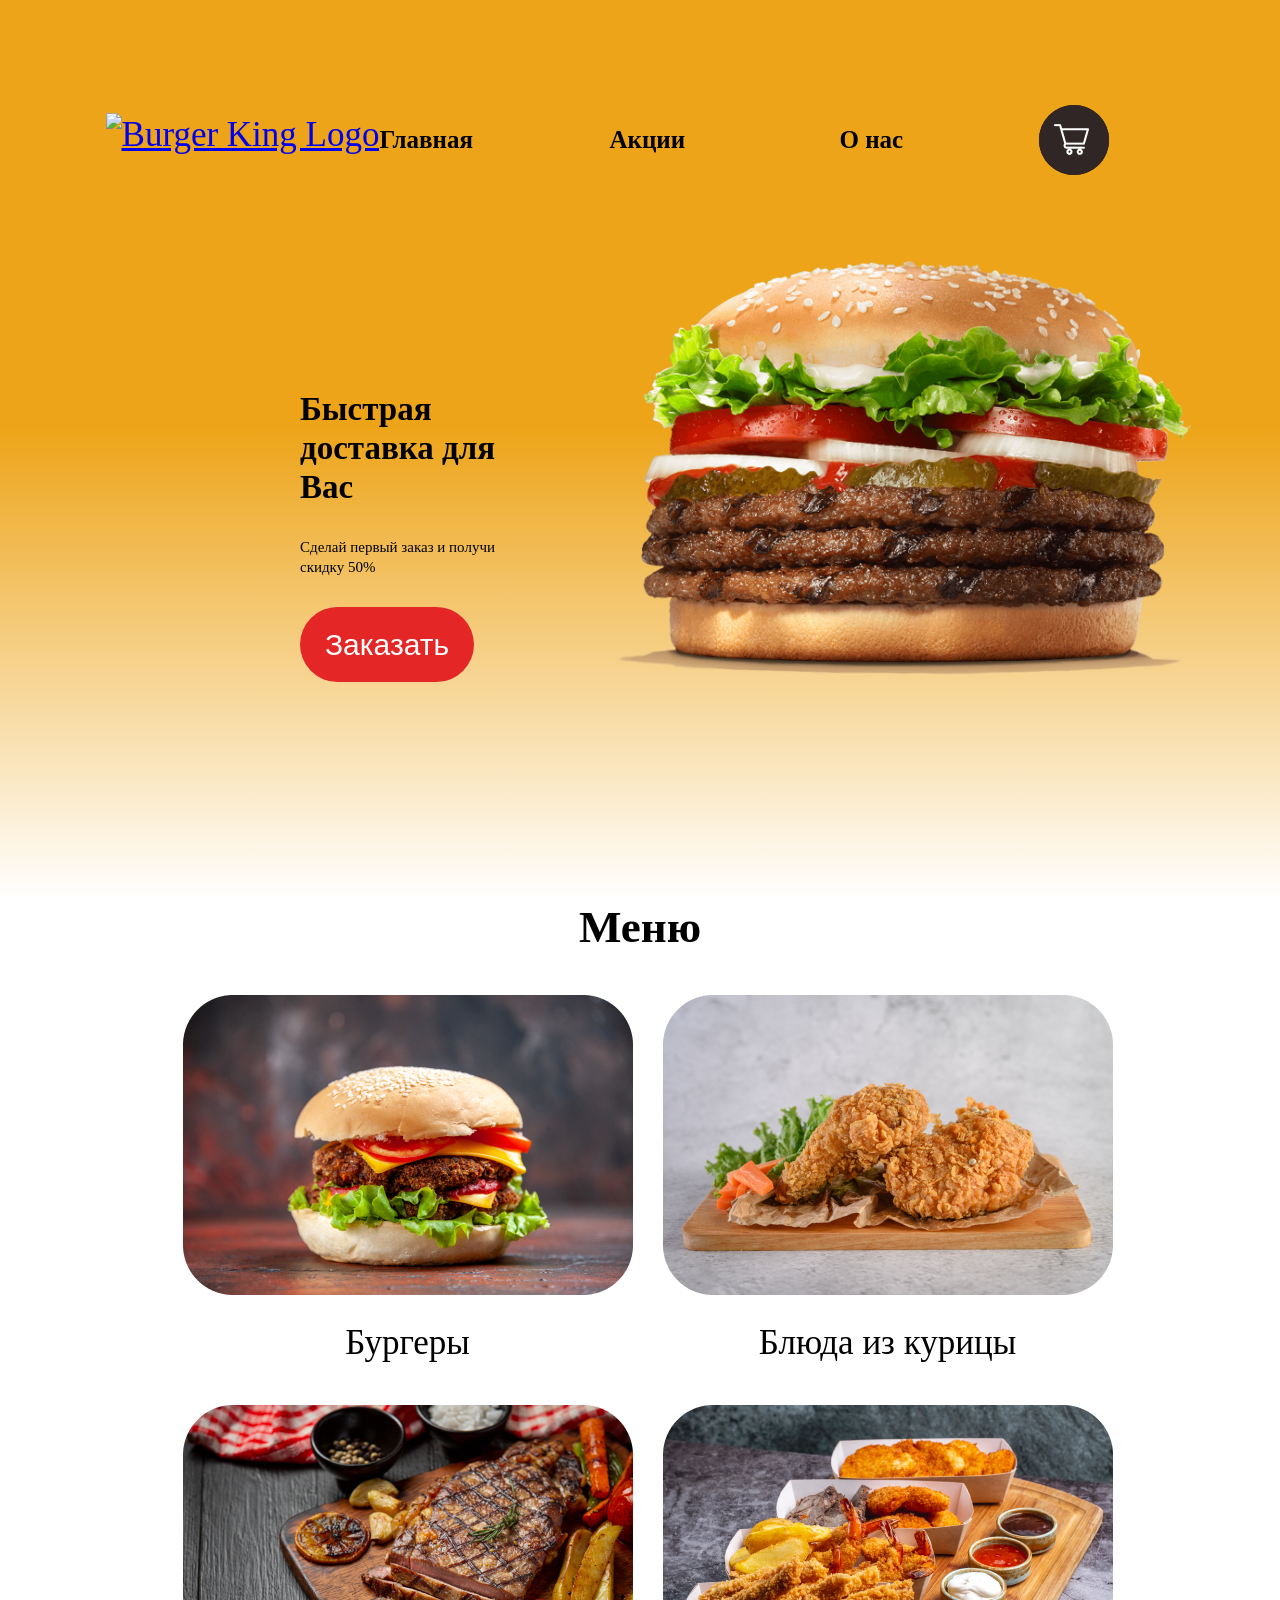
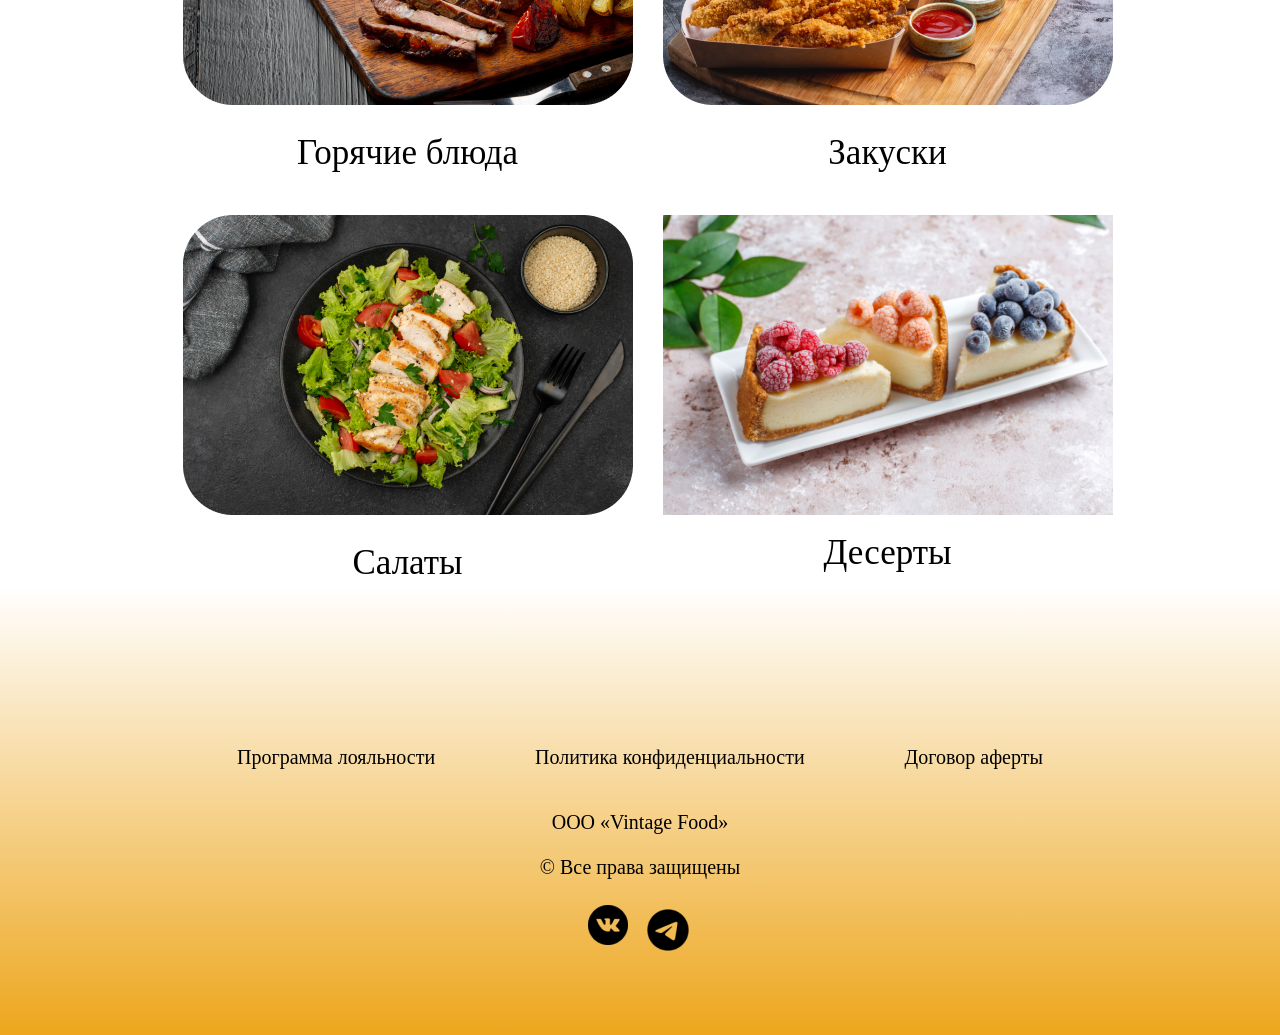
==== burger-king/index.html @ 754333c3 "commit07032026" ====
<!DOCTYPE html>
<html lang="en">
<head>
    <meta charset="UTF-8">
    <meta name="viewport" content="width=device-width, initial-scale=1.0">
    <title>Burger-king</title>
    <link rel="stylesheet" href="style.css">
</head>
<body>
    <header class = "head">
    <nav class = "navigation">
        <a href="#"><img src="../images/logo.png" alt="Burger King Logo" class="logo"></a>
        <ul class="vkladki_main">
            <li><a href="#" class ="nav_main">Главная</a></li>
            <li><a href="#" class ="nav_main">Акции</a></li>
            <li><a href="#" class ="nav_main">О нас</a></li>
        </ul>

        <button type="button" class="nav_button">
            <img src="images/button_korzina.png" alt="кнопка корзина" class="img_korzina">
        </button>
    </nav>
    <div class="container-header">
        <ul class="text-header-list">
            <li> 
                <p class="text-header">
                    Быстрая доставка для Вас
                </p>
            </li>
            <li> 
                <p class="text-header2">
                    Сделай первый заказ и получи скидку 50%
                </p>
            </li>
            <li>
                <button type="button" class="container-button-header">
                    Заказать
                </button>
            </li>
        </ul>

        <div>
            <img src="images/burger.png" alt="burger" class="button-zakaz" width="742" height="500">
        </div>
    </div>    

</header>

    <main class="main">
        <section class="container-catalog">
            <h1 class="catalog-title">Меню</h1>
            <ul class="catalog-list">
                <li class="catalog-item">
                    <img src="images/burger-item.png" alt="" width="450px" height="300px">
                    <p class="catalog-text">Бургеры</p>
                </li>
                <li class="catalog-item">
                    <img src="images/strips.png" alt="" width="450px" height="300px">
                    <p class="catalog-text">Блюда из курицы</p>
                </li>
                <li class="catalog-item">
                    <img src="images/steik.png" alt="" width="450px" height="300px">
                    <p class="catalog-text">Горячие блюда</p>
                </li>
                <li class="catalog-item">
                    <img src="images/fastfood.png" alt="" width="450px" height="300px">
                    <p class="catalog-text">Закуски</p>
                </li>
                <li class="catalog-item">
                    <img src="images/salat.png" alt="" width="450px" height="300px">
                    <p class="catalog-text">Салаты</p>
                </li>
                <li class="catalog-item">
                    <img src="images/thiskeik.jpg" alt="" width="450px" height="300px" class="img_thiskeik">
                    <p class="catalog-text">Десерты</p>
                </li>
            </ul>
        </section>

    </main>

    <footer class="footer">

        <ul class="footer-list">
            <li>
                <a href="#" class="footer-title">Программа лояльности</a>
            </li>
            <li>
                <a href="#" class="footer-title">Политика конфиденциальности</a>
            </li>
            <li>
                <a href="#" class="footer-title">Договор аферты</a>
            </li>
        </ul>

        <ul class="footer-page-text">
            <li>
                <p class="footer-text">ООО «Vintage Food»</p>
            </li>
            <li>
                <p class="footer-text">© Все права защищены</p>
            </li>
        </ul>

        <ul class="footer-contacts">
            <li>
                <a href="#">
                    <img src="images/Vk.png" alt="" width="50px" height="50px" class="footer_images">
                </a>
            </li>
            <li>
                <a href="#">
                    <img src="images/Telegram.png" alt="" width="60px" height="60px" class="footer_images">
                </a>
            </li>

        </ul>
    </footer>

</body>
</html>
---- burger-king/style.css ----
* {
    margin: 0;
    padding: 0;
}

html {
    box-sizing: border-box;
}

body {
    margin: 0 auto;
    height: 100%;
    flex-direction: column;
    font-weight: 500;
    font-size: 35px;
    line-height: 43px;
    color:black;
    background: white;

}

.head {
    width: 100%;
    min-height: 900px;
    background: linear-gradient(180deg, #EDA418 47.4%, rgba(237, 164, 24, 0) 100%);

}

.navigation {
    display: flex;
    flex-wrap: wrap;
    justify-content: center;
    min-height: 70px;
    padding-top: 105px;
    padding-right: 65px;
}

.logo {
    display: block;
    margin-top: 8px;
}

.vkladki_main {
    display: flex;
    flex-wrap: wrap;
    gap: 30px;
    margin-left: 148px;
    margin: auto 0;
    padding: 0;
    list-style: none;

}

.nav_main {
    display: block;
    min-width: 200px;
    font-weight: 700;
    font-size: 25px;
    line-height: 30px;
    text-decoration: none;
    color: black;

}

.nav_button {
    display: inline-block;
    width: 70px;
    height: 70px;
    background-color: black;
    border: none;
    border-radius: 100px;

}

.container-header {
    display: flex;
    padding-top: 25px;
    gap: 20px;
    padding-left: 300px;
}

.text-header-list {
    width: 600px;
    margin: 0;
    padding: 0;
    list-style: none;
}

.text-header {
    margin: 0;
    padding: 0;
    padding-top: 190px;
    font-weight: 800;
    font-size: 33px;
    line-height: 39px;
}

.text-header2 {
    margin: 0;
    padding: 0;
    padding-top: 30px;
    padding-bottom: 30px;
    font-weight: 400;
    font-size: 15px;
    line-height: 20px;

}

.container-button-header{
    display: block;
    margin: 0;
    padding: 25px;
    font-weight: 400;
    font-size: 30px;
    line-height: 25px;
    color: white;
    background: #e52626;
    border-radius: 50px;
    border: none;
}

.main {
    width: 100%;
    min-height: 900px;
    text-align: center;
}

.container-catalog {
    display: flex;
    justify-content: center;
    flex-wrap: wrap;   
}

.catalog-title {
    margin: 0;
    padding: 0;
    font-size: 45px;
    line-height: 55px;
    color: black;

}

.catalog-list {
    display: flex;
    flex-wrap: wrap;
    justify-content: center;
    margin: 0;
    margin-left: 15px;
    margin-top: 40px;
    padding: 0;
    gap: 40px 30px;
    list-style: none;
}

.catalog-item {
    width: 450px;
}

.catalog-text {
    margin: 0;
    padding: 0;
    padding-top: 15px;
    font-size: 35px;
    line-height: 45px;
    font-weight: 500;
    color: black
}

.img_thiskeik {
    display: block;
    border-radius: "50px";
}

.footer {
    width: 100%;
    text-align: center;
    min-height: 450px;
    background: linear-gradient(180deg, rgba(217, 217, 217, 0) 0%, #EDA61D 100%);
    
}

.footer-list {
    display: flex;
    flex-wrap: wrap;
    margin: 0;
    padding: 0;
    padding-top: 160px;
    gap: 100px;
    font-weight: 400;
    font-size: 20px;
    line-height: 25px;
    justify-content: center;
    list-style: none;
}

.footer-title {
    text-decoration: none;
    margin: 0;
    padding: 0;
    color: black;
}

.footer-page-text {
    margin: 0;
    padding: 0;
    padding-top: 20px;
    font-weight: 500;
    font-size: 20px;
    line-height: 25px;
    list-style: none;
}


.footer-text {
    padding-top: 20px;

}

.footer-contacts {
    display: flex;
    flex-wrap: wrap;
    gap: 5px;
    justify-content: center;
    list-style: none;
    padding-top: 20px;
}

.footer_images {
    display: block;

}
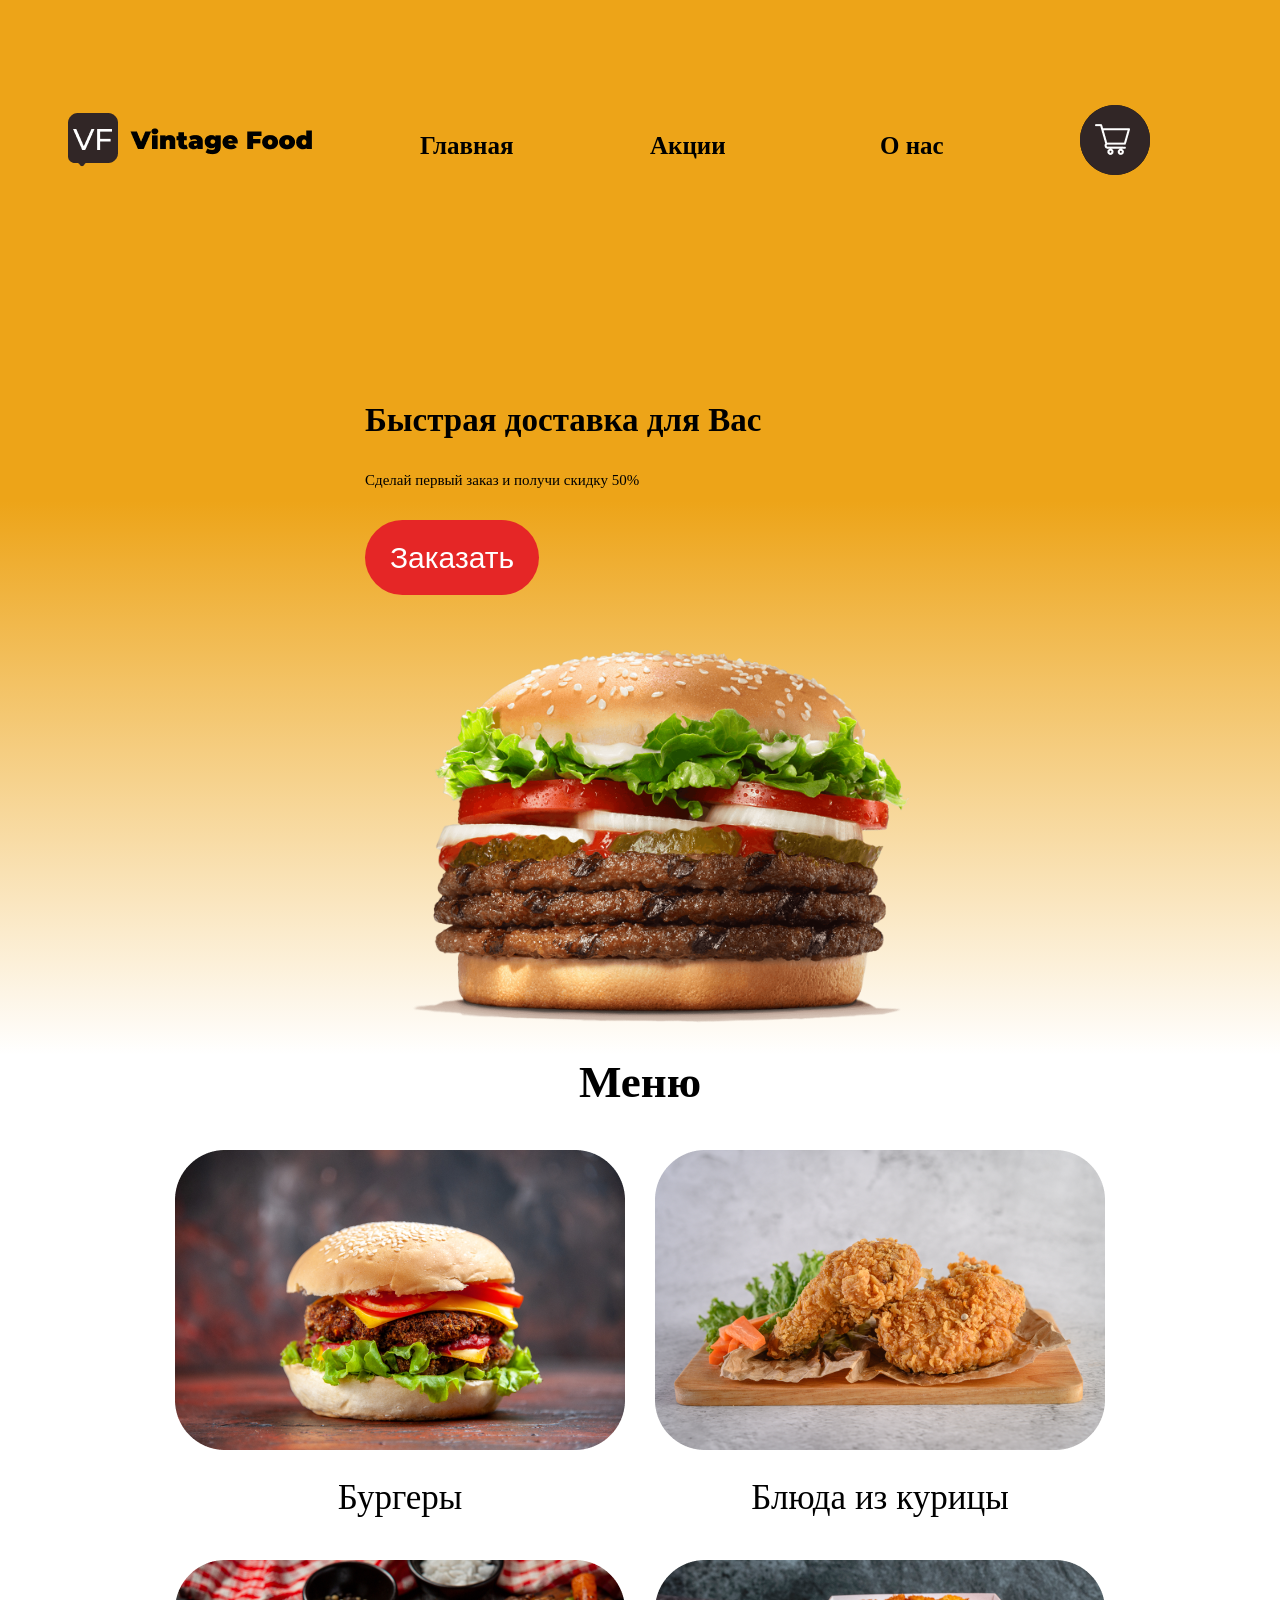
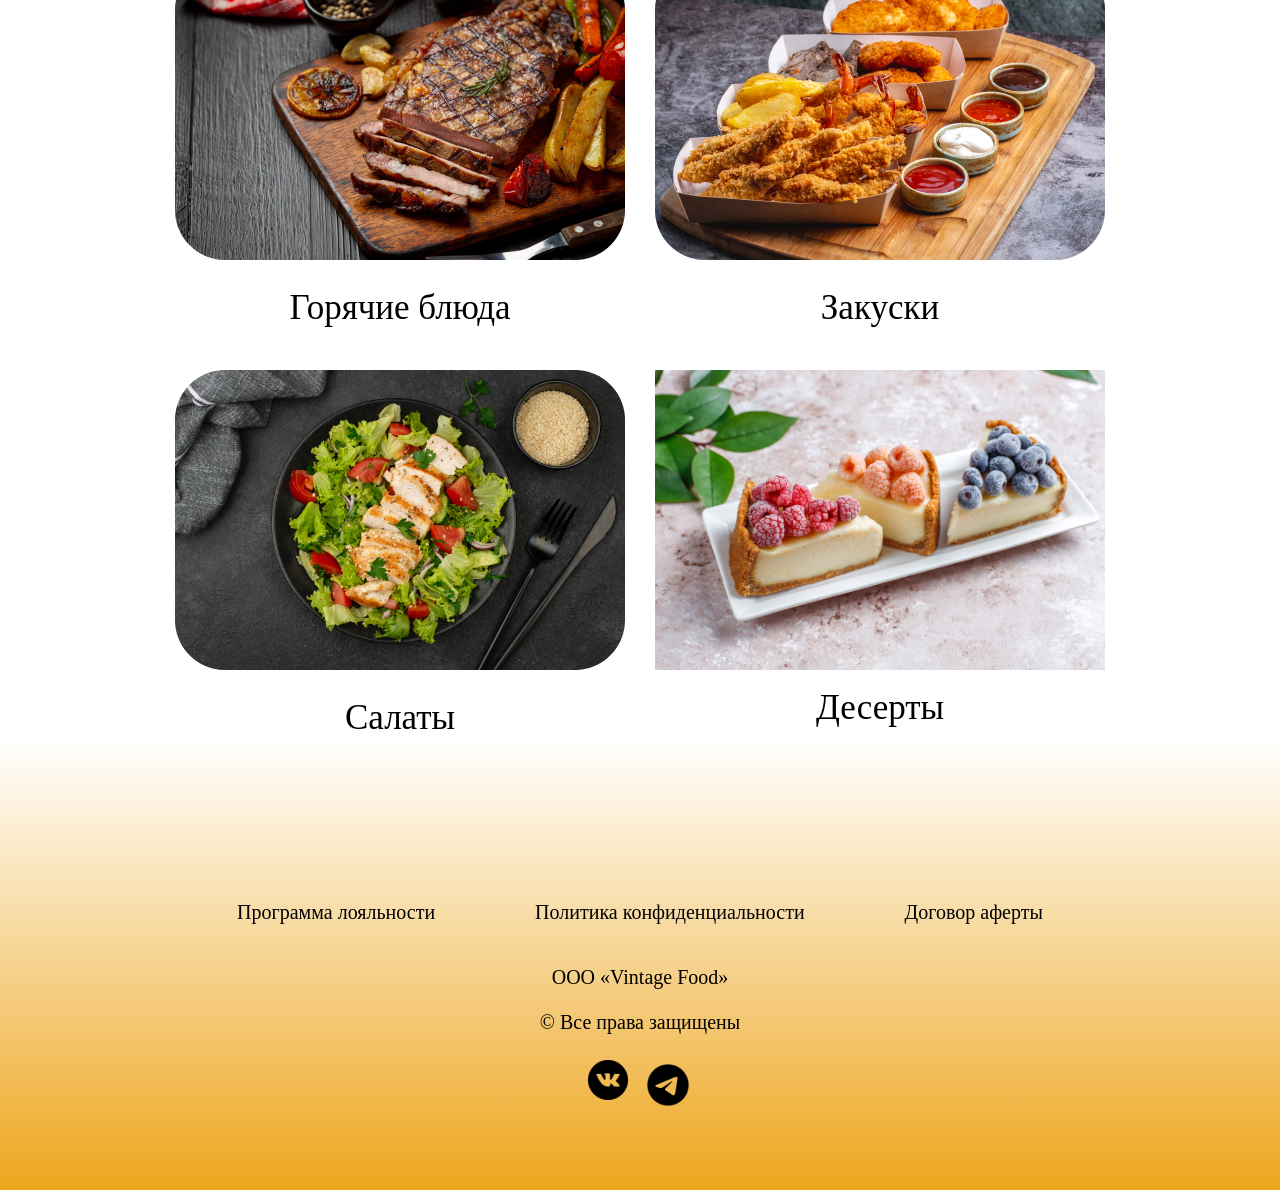
==== commit 092e4d6a: "fix_burger" ====
--- a/burger-king/index.html
+++ b/burger-king/index.html
@@ -8,43 +8,43 @@
 </head>
 <body>
     <header class = "head">
-    <nav class = "navigation">
-        <a href="#"><img src="../images/logo.png" alt="Burger King Logo" class="logo"></a>
-        <ul class="vkladki_main">
-            <li><a href="#" class ="nav_main">Главная</a></li>
-            <li><a href="#" class ="nav_main">Акции</a></li>
-            <li><a href="#" class ="nav_main">О нас</a></li>
-        </ul>
+        <nav class = "navigation">
+            <a href="#"><img src="images/logo.png" alt="Burger King Logo" class="logo"></a>
+            <ul class="vkladki_main">
+                <li><a href="#" class ="nav_main">Главная</a></li>
+                <li><a href="#" class ="nav_main">Акции</a></li>
+                <li><a href="#" class ="nav_main">О нас</a></li>
+            </ul>
 
-        <button type="button" class="nav_button">
-            <img src="images/button_korzina.png" alt="кнопка корзина" class="img_korzina">
-        </button>
-    </nav>
-    <div class="container-header">
-        <ul class="text-header-list">
-            <li> 
-                <p class="text-header">
-                    Быстрая доставка для Вас
-                </p>
-            </li>
-            <li> 
-                <p class="text-header2">
-                    Сделай первый заказ и получи скидку 50%
-                </p>
-            </li>
-            <li>
-                <button type="button" class="container-button-header">
-                    Заказать
-                </button>
-            </li>
-        </ul>
+            <button type="button" class="nav_button">
+                <img src="images/button_korzina.png" alt="кнопка корзина" class="img_korzina">
+            </button>
+        </nav>
+        <div class="container-header">
+            <ul class="text-header-list">
+                <li> 
+                    <p class="text-header">
+                        Быстрая доставка для Вас
+                    </p>
+                </li>
+                <li> 
+                    <p class="text-header2">
+                        Сделай первый заказ и получи скидку 50%
+                    </p>
+                </li>
+                <li>
+                    <button type="button" class="container-button-header">
+                        Заказать
+                    </button>
+                </li>
+            </ul>
 
-        <div>
-            <img src="images/burger.png" alt="burger" class="button-zakaz" width="742" height="500">
-        </div>
-    </div>    
+            <div>
+                <img src="images/burger.png" alt="burger" class="button-zakaz" width="642" height="450">
+            </div>
+        </div>    
 
-</header>
+    </header>
 
     <main class="main">
         <section class="container-catalog">
--- a/burger-king/style.css
+++ b/burger-king/style.css
@@ -16,14 +16,13 @@
     line-height: 43px;
     color:black;
     background: white;
-
+    width: 100%;
 }
 
 .head {
     width: 100%;
     min-height: 900px;
     background: linear-gradient(180deg, #EDA418 47.4%, rgba(237, 164, 24, 0) 100%);
-
 }
 
 .navigation {
@@ -44,7 +43,6 @@
     display: flex;
     flex-wrap: wrap;
     gap: 30px;
-    margin-left: 148px;
     margin: auto 0;
     padding: 0;
     list-style: none;
@@ -75,8 +73,9 @@
 .container-header {
     display: flex;
     padding-top: 25px;
-    gap: 20px;
-    padding-left: 300px;
+    justify-content: center;
+    flex-wrap: wrap;
+    margin-left: 50px;
 }
 
 .text-header-list {
@@ -145,11 +144,11 @@
     flex-wrap: wrap;
     justify-content: center;
     margin: 0;
-    margin-left: 15px;
     margin-top: 40px;
     padding: 0;
     gap: 40px 30px;
     list-style: none;
+    width: 100%;
 }
 
 .catalog-item {
@@ -225,7 +224,26 @@
     padding-top: 20px;
 }
 
-.footer_images {
-    display: block;
-
+@media screen and (max-width: 1250px) {
+    .button-zakaz {
+        width: 400px;
+        height: 300px;
+    }
+}
+
+@media screen and (max-width: 500px) {
+    .catalog-item img {
+        width: 200px;
+        height: 130px;
+    }
+
+    .button-zakaz {
+        width: 200px;
+        height: 130px;
+    }
+
+    .container-catalog {
+        margin: 0 auto;
+        padding: 0;
+    }
 }
